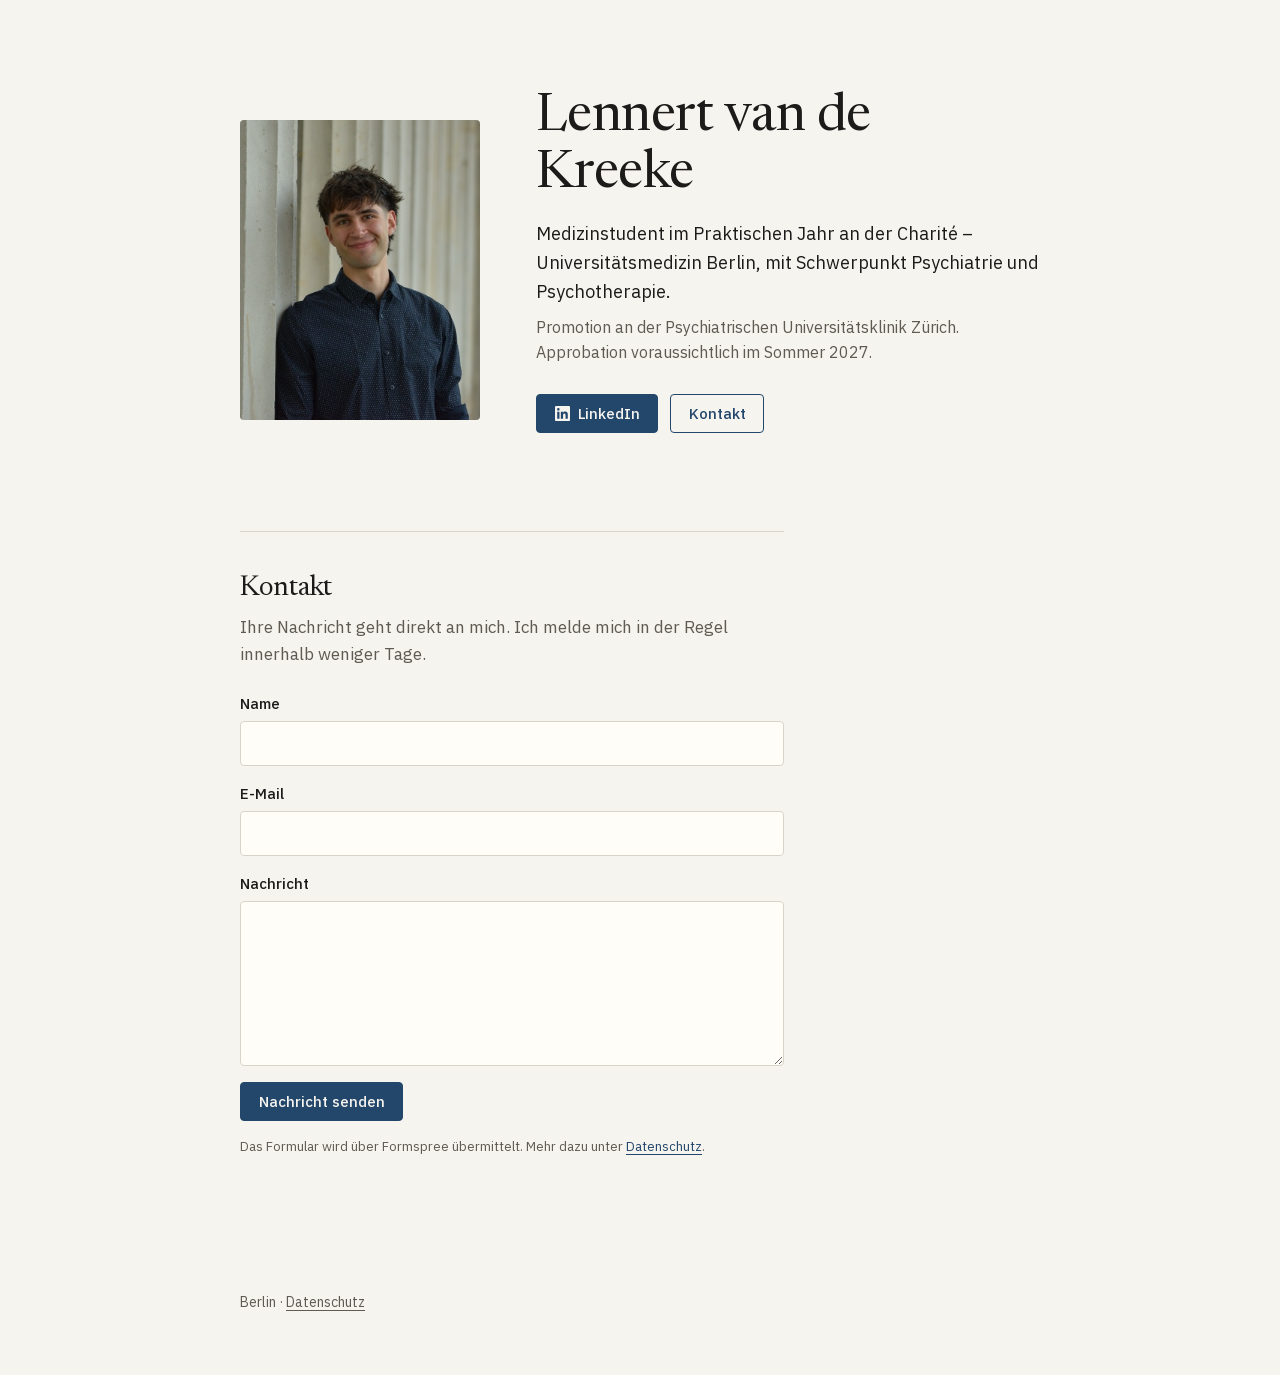
==== index.html @ 806f0664 "Minimal business card site: portrait, short intro, LinkedIn, contact form 404.html mirrors the homep" ====
<!doctype html>
<html lang="de">
<head>
  <meta charset="utf-8">
  <meta name="viewport" content="width=device-width, initial-scale=1">
  <title>Lennert van de Kreeke</title>
  <meta name="description" content="Medizinstudent im Praktischen Jahr an der Charité Berlin, mit Schwerpunkt Psychiatrie und Psychotherapie.">
  <link rel="canonical" href="https://lennertvandekreeke.com/">
  <meta property="og:type" content="profile">
  <meta property="og:title" content="Lennert van de Kreeke">
  <meta property="og:description" content="Medizinstudent im Praktischen Jahr an der Charité Berlin, mit Schwerpunkt Psychiatrie und Psychotherapie.">
  <meta property="og:url" content="https://lennertvandekreeke.com/">
  <meta property="og:locale" content="de_DE">
  <meta property="og:image" content="https://lennertvandekreeke.com/img/portrait.jpg">
  <meta property="og:image:alt" content="Porträt von Lennert van de Kreeke">
  <meta name="twitter:card" content="summary">
  <link rel="icon" href="/favicon.svg" type="image/svg+xml">
  <link rel="preload" href="/fonts/ibm-plex-sans-normal-latin.woff2" as="font" type="font/woff2" crossorigin>
  <link rel="stylesheet" href="/styles.css">
</head>
<body>
  <main class="page">
    <section class="intro">
      <img class="portrait" src="/img/portrait-500.jpg" srcset="/img/portrait-500.jpg 500w, /img/portrait.jpg 1000w" sizes="15rem" alt="Porträt von Lennert van de Kreeke" width="500" height="625">
      <div>
        <h1>Lennert van de Kreeke</h1>
        <p class="lede">Medizinstudent im Praktischen Jahr an der Charité&nbsp;– Universitätsmedizin Berlin, mit Schwerpunkt Psychiatrie und Psychotherapie.</p>
        <p class="lede">Promotion an der Psychiatrischen Universitätsklinik Zürich. Approbation voraussichtlich im Sommer&nbsp;2027.</p>
        <ul class="links">
          <li><a class="button" href="https://www.linkedin.com/in/lennert-van-de-kreeke/" rel="me"><svg viewBox="0 0 24 24" aria-hidden="true" fill="currentColor"><path d="M20.45 20.45h-3.56v-5.57c0-1.33-.02-3.04-1.85-3.04-1.85 0-2.14 1.45-2.14 2.94v5.67H9.35V9h3.41v1.56h.05c.48-.9 1.64-1.85 3.37-1.85 3.6 0 4.27 2.37 4.27 5.46v6.28zM5.34 7.43a2.06 2.06 0 1 1 0-4.13 2.06 2.06 0 0 1 0 4.13zM7.12 20.45H3.56V9h3.56v11.45zM22.22 0H1.77C.79 0 0 .77 0 1.73v20.54C0 23.23.79 24 1.77 24h20.45c.98 0 1.78-.77 1.78-1.73V1.73C24 .77 23.2 0 22.22 0z"/></svg> LinkedIn</a></li>
          <li><a class="button ghost" href="#kontakt">Kontakt</a></li>
        </ul>
      </div>
    </section>

    <section class="contact" id="kontakt" aria-labelledby="kontakt-title">
      <h2 id="kontakt-title">Kontakt</h2>
      <p>Ihre Nachricht geht direkt an mich. Ich melde mich in der Regel innerhalb weniger Tage.</p>
      <form class="contact-form" action="https://formspree.io/f/mjykqqog" method="POST" data-sending="Wird gesendet…" data-success="Vielen Dank, Ihre Nachricht ist angekommen." data-error="Das hat leider nicht geklappt. Bitte versuchen Sie es gleich noch einmal.">
        <input type="hidden" name="_subject" value="Neue Nachricht über lennertvandekreeke.com">
        <label class="hp" aria-hidden="true">Leer lassen <input type="text" name="_gotcha" tabindex="-1" autocomplete="off"></label>
        <label>Name <input type="text" name="name" autocomplete="name" required></label>
        <label>E-Mail <input type="email" name="email" autocomplete="email" required></label>
        <label>Nachricht <textarea name="message" rows="6" required></textarea></label>
        <button class="button" type="submit">Nachricht senden</button>
        <p class="note">Das Formular wird über Formspree übermittelt. Mehr dazu unter <a href="/datenschutz/">Datenschutz</a>.</p>
        <p class="form-status" role="status" aria-live="polite"></p>
      </form>
    </section>
  </main>
  <footer>
    <p>Berlin &middot; <a href="/datenschutz/">Datenschutz</a></p>
  </footer>
  <script src="/contact.js"></script>
</body>
</html>
---- styles.css ----
/* Fonts are hosted here rather than loaded from Google, so no visitor data goes to Google. */

@font-face {
  font-family: "IBM Plex Sans";
  font-style: normal;
  font-weight: 400 500;
  font-display: swap;
  src: url("/fonts/ibm-plex-sans-normal-latin-ext.woff2") format("woff2");
  unicode-range: U+0100-02BA, U+02BD-02C5, U+02C7-02CC, U+02CE-02D7, U+02DD-02FF, U+0304, U+0308, U+0329, U+1D00-1DBF, U+1E00-1E9F, U+1EF2-1EFF, U+2020, U+20A0-20AB, U+20AD-20C0, U+2113, U+2C60-2C7F, U+A720-A7FF;
}

@font-face {
  font-family: "IBM Plex Sans";
  font-style: normal;
  font-weight: 400 500;
  font-display: swap;
  src: url("/fonts/ibm-plex-sans-normal-latin.woff2") format("woff2");
  unicode-range: U+0000-00FF, U+0131, U+0152-0153, U+02BB-02BC, U+02C6, U+02DA, U+02DC, U+0304, U+0308, U+0329, U+2000-206F, U+20AC, U+2122, U+2191, U+2193, U+2212, U+2215, U+FEFF, U+FFFD;
}

@font-face {
  font-family: "Newsreader";
  font-style: normal;
  font-weight: 400 500;
  font-display: swap;
  src: url("/fonts/newsreader-normal-latin-ext.woff2") format("woff2");
  unicode-range: U+0100-02BA, U+02BD-02C5, U+02C7-02CC, U+02CE-02D7, U+02DD-02FF, U+0304, U+0308, U+0329, U+1D00-1DBF, U+1E00-1E9F, U+1EF2-1EFF, U+2020, U+20A0-20AB, U+20AD-20C0, U+2113, U+2C60-2C7F, U+A720-A7FF;
}

@font-face {
  font-family: "Newsreader";
  font-style: normal;
  font-weight: 400 500;
  font-display: swap;
  src: url("/fonts/newsreader-normal-latin.woff2") format("woff2");
  unicode-range: U+0000-00FF, U+0131, U+0152-0153, U+02BB-02BC, U+02C6, U+02DA, U+02DC, U+0304, U+0308, U+0329, U+2000-206F, U+20AC, U+2122, U+2191, U+2193, U+2212, U+2215, U+FEFF, U+FFFD;
}

:root {
  --bg: #f6f4ef;
  --surface: #fffdf8;
  --text: #1c1b19;
  --muted: #5f5b53;
  --line: #d9d4c9;
  --accent: #23466b;
  --serif: "Newsreader", Georgia, serif;
  --sans: "IBM Plex Sans", system-ui, sans-serif;
  color-scheme: light dark;
}

@media (prefers-color-scheme: dark) {
  :root {
    --bg: #171614;
    --surface: #1f1e1b;
    --text: #ece8df;
    --muted: #a59f93;
    --line: #36332e;
    --accent: #9cbde0;
  }
}

* { box-sizing: border-box; }

body {
  margin: 0;
  background: var(--bg);
  color: var(--text);
  font: 400 1.0625rem/1.6 var(--sans);
  -webkit-font-smoothing: antialiased;
}

a { color: var(--accent); text-underline-offset: 0.2em; }
a:hover { text-decoration-thickness: 2px; }

.page {
  max-width: 52rem;
  margin: 0 auto;
  padding: clamp(3rem, 10vh, 7rem) 1rem 3rem;
}

.intro {
  display: grid;
  grid-template-columns: 15rem 1fr;
  gap: clamp(2rem, 5vw, 3.5rem);
  align-items: center;
}

.portrait {
  width: 100%;
  height: auto;
  aspect-ratio: 4 / 5;
  object-fit: cover;
  border-radius: 4px;
  display: block;
}

h1 {
  font: 400 clamp(2.25rem, 5vw, 3.25rem)/1.1 var(--serif);
  letter-spacing: -0.01em;
  margin: 0 0 1rem;
}

.lede { margin: 0 0 0.5rem; font-size: 1.125rem; }
.lede + .lede { color: var(--muted); font-size: 1rem; }

.links {
  display: flex;
  flex-wrap: wrap;
  gap: 0.75rem;
  margin-top: 1.75rem;
  padding: 0;
  list-style: none;
}

.button {
  display: inline-flex;
  align-items: center;
  gap: 0.5rem;
  padding: 0.6rem 1.1rem;
  border: 1px solid var(--accent);
  border-radius: 4px;
  background: var(--accent);
  color: var(--bg);
  font: 500 0.9375rem/1.2 var(--sans);
  text-decoration: none;
  cursor: pointer;
}
.button:hover { filter: brightness(1.12); }
.button.ghost { background: transparent; color: var(--accent); }
.button svg { width: 1em; height: 1em; }

.contact {
  margin-top: clamp(3.5rem, 9vh, 5.5rem);
  padding-top: 2.5rem;
  border-top: 1px solid var(--line);
  max-width: 34rem;
}

h2 { font: 400 1.75rem/1.2 var(--serif); margin: 0 0 0.5rem; }
.contact > p { margin: 0 0 1.5rem; color: var(--muted); }

.contact-form { display: grid; gap: 1rem; }
.contact-form label { display: grid; gap: 0.3rem; font-size: 0.9375rem; font-weight: 500; }
.contact-form input,
.contact-form textarea {
  width: 100%;
  padding: 0.6rem 0.75rem;
  border: 1px solid var(--line);
  border-radius: 4px;
  background: var(--surface);
  color: var(--text);
  font: 400 1rem/1.5 var(--sans);
}
.contact-form input:focus,
.contact-form textarea:focus { outline: 2px solid var(--accent); outline-offset: 1px; border-color: transparent; }
.contact-form textarea { resize: vertical; min-height: 8rem; }
.contact-form .button { justify-self: start; }
.contact-form .note { margin: 0; font-size: 0.8125rem; color: var(--muted); }
.form-status { margin: 0; min-height: 1.5em; font-size: 0.9375rem; }
.hp { position: absolute; left: -9999px; }

footer {
  max-width: 52rem;
  margin: 0 auto;
  padding: 2rem 1rem 3rem;
  color: var(--muted);
  font-size: 0.875rem;
}
footer a { color: inherit; }

/* Text pages (Datenschutz) */
.text { max-width: 40rem; }
.text h1 { font-size: clamp(2rem, 4vw, 2.5rem); }
.text h2 { font-size: 1.25rem; margin-top: 2rem; }
.back { display: inline-block; margin-bottom: 2rem; font-size: 0.9375rem; }

@media (max-width: 40rem) {
  .intro { grid-template-columns: 1fr; gap: 1.75rem; }
  .portrait { max-width: 13rem; }
}
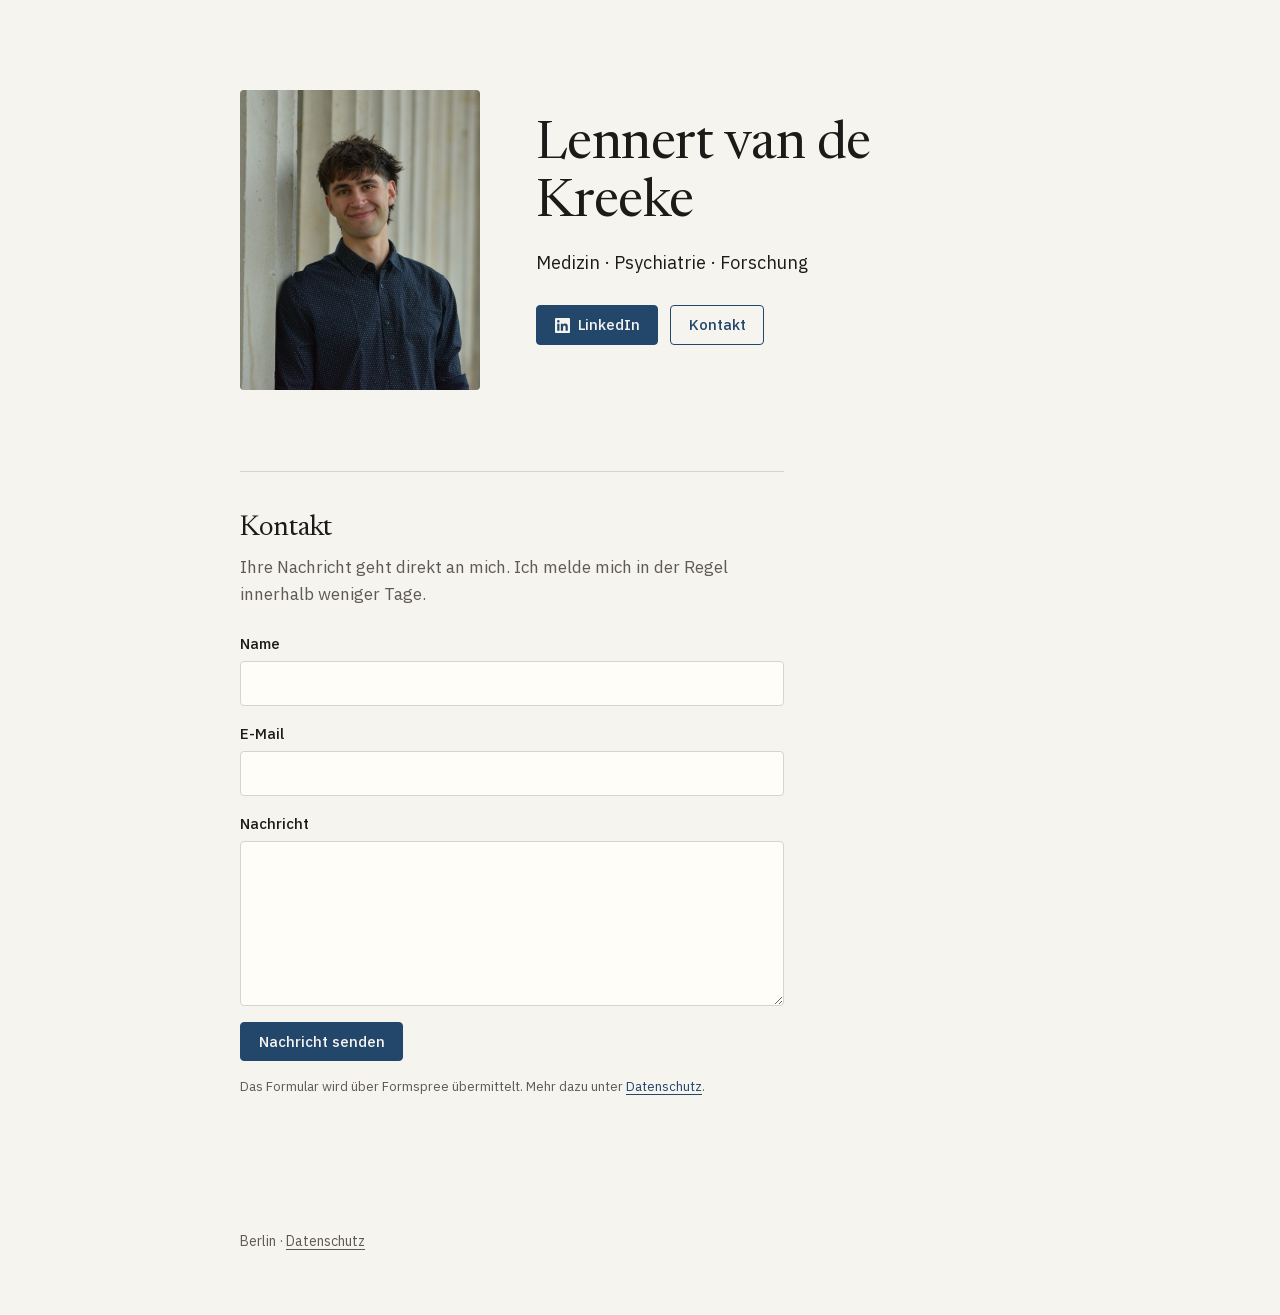
==== commit ba6fb1e3: "Shorten the intro to one line Co-Authored-By: Claude Opus 5.5 <noreply@anthropic.com>" ====
--- a/index.html
+++ b/index.html
@@ -4,11 +4,11 @@
   <meta charset="utf-8">
   <meta name="viewport" content="width=device-width, initial-scale=1">
   <title>Lennert van de Kreeke</title>
-  <meta name="description" content="Medizinstudent im Praktischen Jahr an der Charité Berlin, mit Schwerpunkt Psychiatrie und Psychotherapie.">
+  <meta name="description" content="Medizin · Psychiatrie · Forschung. Berlin.">
   <link rel="canonical" href="https://lennertvandekreeke.com/">
   <meta property="og:type" content="profile">
   <meta property="og:title" content="Lennert van de Kreeke">
-  <meta property="og:description" content="Medizinstudent im Praktischen Jahr an der Charité Berlin, mit Schwerpunkt Psychiatrie und Psychotherapie.">
+  <meta property="og:description" content="Medizin · Psychiatrie · Forschung. Berlin.">
   <meta property="og:url" content="https://lennertvandekreeke.com/">
   <meta property="og:locale" content="de_DE">
   <meta property="og:image" content="https://lennertvandekreeke.com/img/portrait.jpg">
@@ -24,8 +24,7 @@
       <img class="portrait" src="/img/portrait-500.jpg" srcset="/img/portrait-500.jpg 500w, /img/portrait.jpg 1000w" sizes="15rem" alt="Porträt von Lennert van de Kreeke" width="500" height="625">
       <div>
         <h1>Lennert van de Kreeke</h1>
-        <p class="lede">Medizinstudent im Praktischen Jahr an der Charité&nbsp;– Universitätsmedizin Berlin, mit Schwerpunkt Psychiatrie und Psychotherapie.</p>
-        <p class="lede">Promotion an der Psychiatrischen Universitätsklinik Zürich. Approbation voraussichtlich im Sommer&nbsp;2027.</p>
+        <p class="lede">Medizin &middot; Psychiatrie &middot; Forschung</p>
         <ul class="links">
           <li><a class="button" href="https://www.linkedin.com/in/lennert-van-de-kreeke/" rel="me"><svg viewBox="0 0 24 24" aria-hidden="true" fill="currentColor"><path d="M20.45 20.45h-3.56v-5.57c0-1.33-.02-3.04-1.85-3.04-1.85 0-2.14 1.45-2.14 2.94v5.67H9.35V9h3.41v1.56h.05c.48-.9 1.64-1.85 3.37-1.85 3.6 0 4.27 2.37 4.27 5.46v6.28zM5.34 7.43a2.06 2.06 0 1 1 0-4.13 2.06 2.06 0 0 1 0 4.13zM7.12 20.45H3.56V9h3.56v11.45zM22.22 0H1.77C.79 0 0 .77 0 1.73v20.54C0 23.23.79 24 1.77 24h20.45c.98 0 1.78-.77 1.78-1.73V1.73C24 .77 23.2 0 22.22 0z"/></svg> LinkedIn</a></li>
           <li><a class="button ghost" href="#kontakt">Kontakt</a></li>
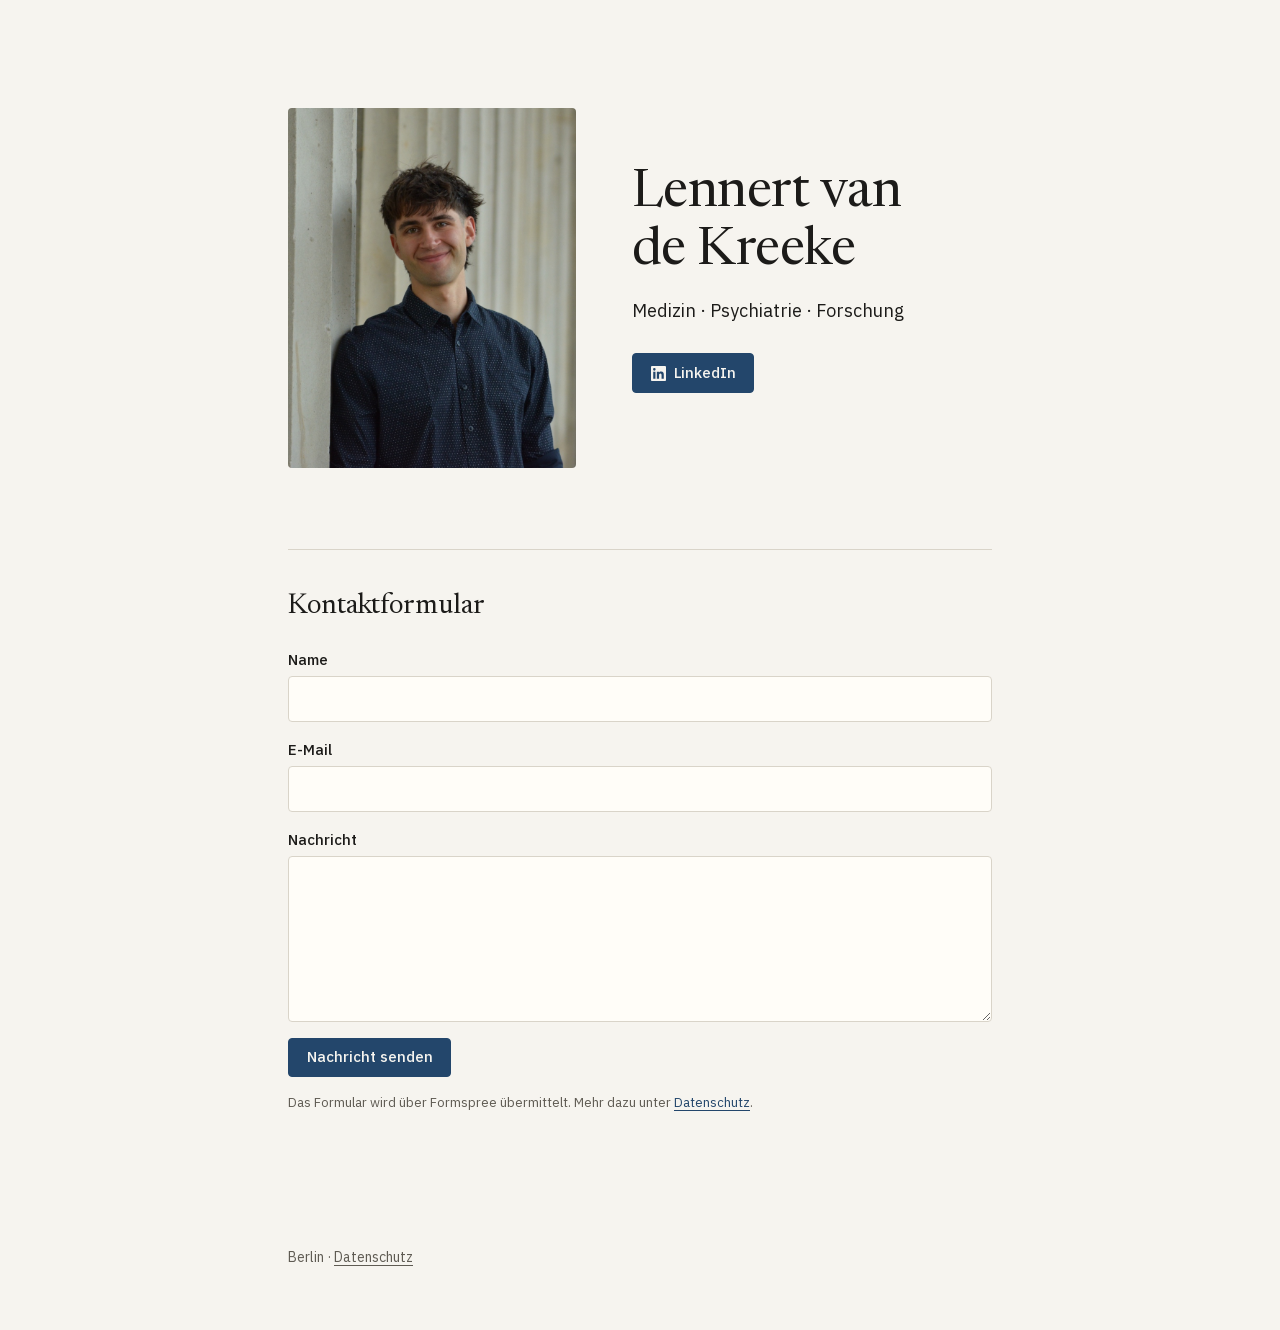
==== commit 690c831c: "Sharper, larger portrait, drop contact button and intro line, narrower centred layout Co-Authored-By" ====
--- a/index.html
+++ b/index.html
@@ -11,7 +11,7 @@
   <meta property="og:description" content="Medizin · Psychiatrie · Forschung. Berlin.">
   <meta property="og:url" content="https://lennertvandekreeke.com/">
   <meta property="og:locale" content="de_DE">
-  <meta property="og:image" content="https://lennertvandekreeke.com/img/portrait.jpg">
+  <meta property="og:image" content="https://lennertvandekreeke.com/img/portrait-800.jpg">
   <meta property="og:image:alt" content="Porträt von Lennert van de Kreeke">
   <meta name="twitter:card" content="summary">
   <link rel="icon" href="/favicon.svg" type="image/svg+xml">
@@ -21,20 +21,18 @@
 <body>
   <main class="page">
     <section class="intro">
-      <img class="portrait" src="/img/portrait-500.jpg" srcset="/img/portrait-500.jpg 500w, /img/portrait.jpg 1000w" sizes="15rem" alt="Porträt von Lennert van de Kreeke" width="500" height="625">
+      <img class="portrait" src="/img/portrait-800.jpg" srcset="/img/portrait-800.jpg 800w, /img/portrait-1600.jpg 1600w" sizes="(max-width: 40rem) 15rem, 18rem" alt="Porträt von Lennert van de Kreeke" width="800" height="1000">
       <div>
         <h1>Lennert van de Kreeke</h1>
         <p class="lede">Medizin &middot; Psychiatrie &middot; Forschung</p>
         <ul class="links">
           <li><a class="button" href="https://www.linkedin.com/in/lennert-van-de-kreeke/" rel="me"><svg viewBox="0 0 24 24" aria-hidden="true" fill="currentColor"><path d="M20.45 20.45h-3.56v-5.57c0-1.33-.02-3.04-1.85-3.04-1.85 0-2.14 1.45-2.14 2.94v5.67H9.35V9h3.41v1.56h.05c.48-.9 1.64-1.85 3.37-1.85 3.6 0 4.27 2.37 4.27 5.46v6.28zM5.34 7.43a2.06 2.06 0 1 1 0-4.13 2.06 2.06 0 0 1 0 4.13zM7.12 20.45H3.56V9h3.56v11.45zM22.22 0H1.77C.79 0 0 .77 0 1.73v20.54C0 23.23.79 24 1.77 24h20.45c.98 0 1.78-.77 1.78-1.73V1.73C24 .77 23.2 0 22.22 0z"/></svg> LinkedIn</a></li>
-          <li><a class="button ghost" href="#kontakt">Kontakt</a></li>
         </ul>
       </div>
     </section>
 
     <section class="contact" id="kontakt" aria-labelledby="kontakt-title">
-      <h2 id="kontakt-title">Kontakt</h2>
-      <p>Ihre Nachricht geht direkt an mich. Ich melde mich in der Regel innerhalb weniger Tage.</p>
+      <h2 id="kontakt-title">Kontaktformular</h2>
       <form class="contact-form" action="https://formspree.io/f/mjykqqog" method="POST" data-sending="Wird gesendet…" data-success="Vielen Dank, Ihre Nachricht ist angekommen." data-error="Das hat leider nicht geklappt. Bitte versuchen Sie es gleich noch einmal.">
         <input type="hidden" name="_subject" value="Neue Nachricht über lennertvandekreeke.com">
         <label class="hp" aria-hidden="true">Leer lassen <input type="text" name="_gotcha" tabindex="-1" autocomplete="off"></label>
--- a/styles.css
+++ b/styles.css
@@ -73,14 +73,14 @@
 a:hover { text-decoration-thickness: 2px; }
 
 .page {
-  max-width: 52rem;
+  max-width: 46rem;
   margin: 0 auto;
-  padding: clamp(3rem, 10vh, 7rem) 1rem 3rem;
+  padding: clamp(3rem, 12vh, 8rem) 1rem 3rem;
 }
 
 .intro {
   display: grid;
-  grid-template-columns: 15rem 1fr;
+  grid-template-columns: 18rem 1fr;
   gap: clamp(2rem, 5vw, 3.5rem);
   align-items: center;
 }
@@ -97,6 +97,7 @@
 h1 {
   font: 400 clamp(2.25rem, 5vw, 3.25rem)/1.1 var(--serif);
   letter-spacing: -0.01em;
+  text-wrap: balance;
   margin: 0 0 1rem;
 }
 
@@ -126,18 +127,15 @@
   cursor: pointer;
 }
 .button:hover { filter: brightness(1.12); }
-.button.ghost { background: transparent; color: var(--accent); }
 .button svg { width: 1em; height: 1em; }
 
 .contact {
   margin-top: clamp(3.5rem, 9vh, 5.5rem);
   padding-top: 2.5rem;
   border-top: 1px solid var(--line);
-  max-width: 34rem;
 }
 
-h2 { font: 400 1.75rem/1.2 var(--serif); margin: 0 0 0.5rem; }
-.contact > p { margin: 0 0 1.5rem; color: var(--muted); }
+h2 { font: 400 1.75rem/1.2 var(--serif); margin: 0 0 1.5rem; }
 
 .contact-form { display: grid; gap: 1rem; }
 .contact-form label { display: grid; gap: 0.3rem; font-size: 0.9375rem; font-weight: 500; }
@@ -160,7 +158,7 @@
 .hp { position: absolute; left: -9999px; }
 
 footer {
-  max-width: 52rem;
+  max-width: 46rem;
   margin: 0 auto;
   padding: 2rem 1rem 3rem;
   color: var(--muted);
@@ -171,10 +169,10 @@
 /* Text pages (Datenschutz) */
 .text { max-width: 40rem; }
 .text h1 { font-size: clamp(2rem, 4vw, 2.5rem); }
-.text h2 { font-size: 1.25rem; margin-top: 2rem; }
+.text h2 { font-size: 1.25rem; margin: 2rem 0 0.5rem; }
 .back { display: inline-block; margin-bottom: 2rem; font-size: 0.9375rem; }
 
 @media (max-width: 40rem) {
   .intro { grid-template-columns: 1fr; gap: 1.75rem; }
-  .portrait { max-width: 13rem; }
+  .portrait { max-width: 15rem; }
 }
